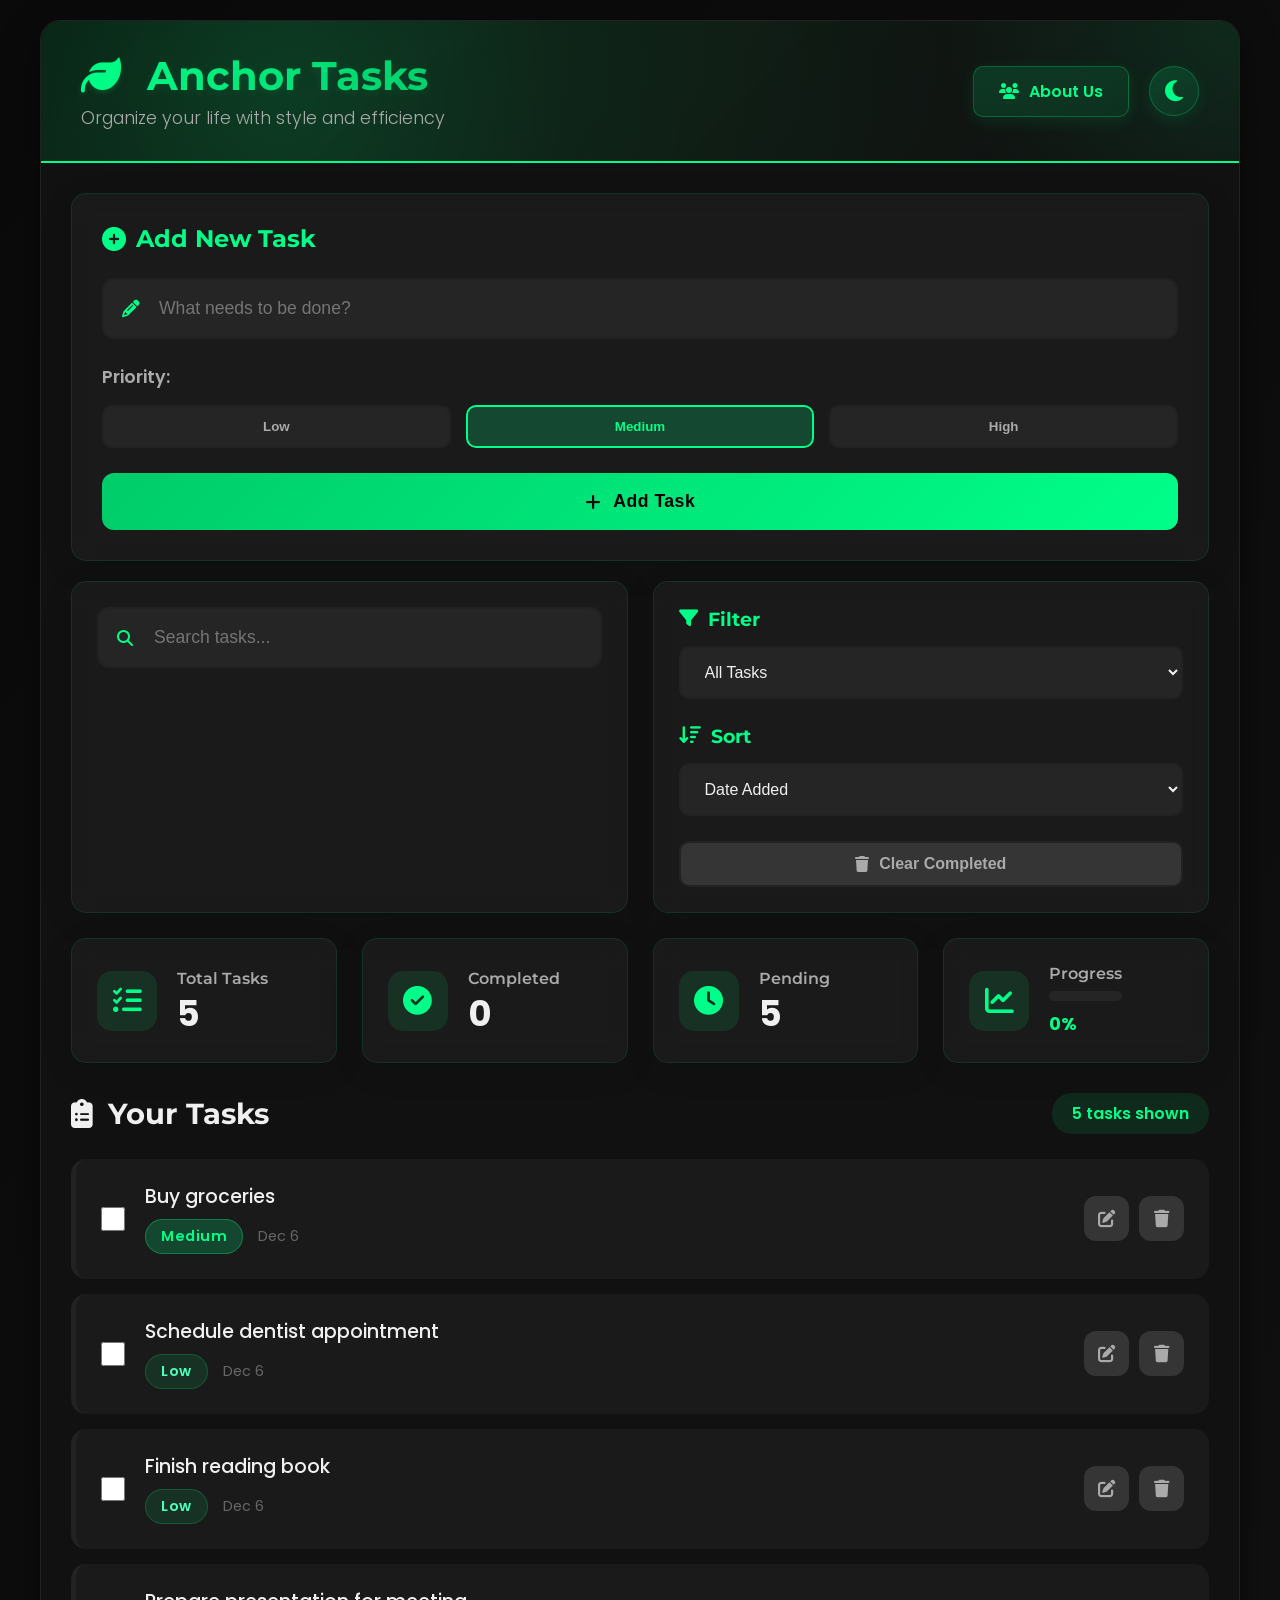
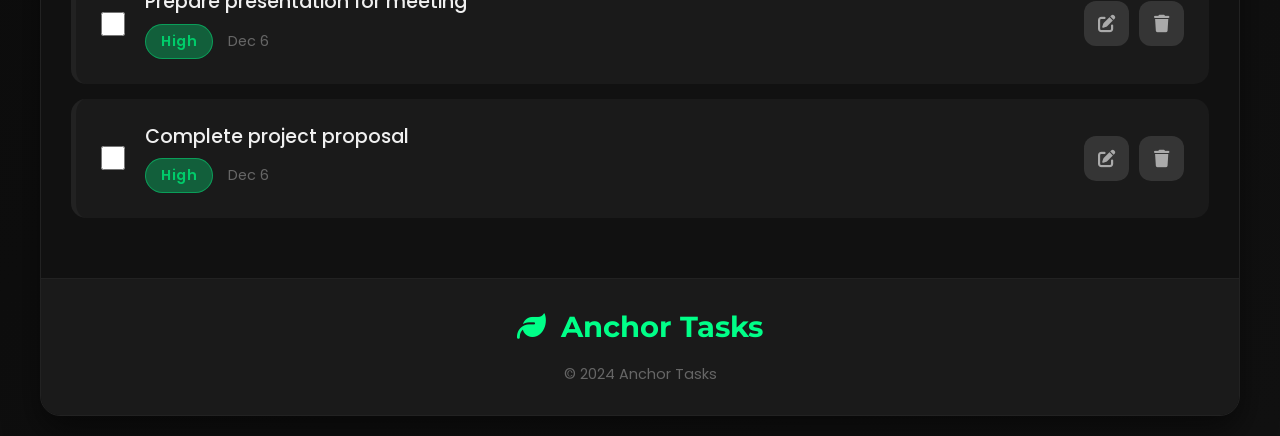
==== frontend/index.html @ ac7ca8f9 "fisrt version" ====
<!DOCTYPE html>
<html lang="en">
<head>
    <meta charset="UTF-8">
    <meta name="viewport" content="width=device-width, initial-scale=1.0">
    <title>Anchor Tasks</title>
    <link rel="icon" href="index.png" type="image/png">
    <link rel="stylesheet" href="style.css">
    <link rel="stylesheet" href="https://cdnjs.cloudflare.com/ajax/libs/font-awesome/6.4.0/css/all.min.css">
    <link href="https://fonts.googleapis.com/css2?family=Montserrat:wght@400;500;600;700&family=Poppins:wght@300;400;500&display=swap" rel="stylesheet">
</head>
<body>
    <div class="container">
        <!-- Header Section -->
        <header class="header">
            <div class="header-content">
                <h1><i class="fas fa-leaf"></i> Anchor Tasks</h1>
                <p class="subtitle">Organize your life with style and efficiency</p>
            </div>
            <div class="header-actions">
                <a href="about.html" class="btn-about" target="_self">
                    <i class="fas fa-users"></i> About Us
                </a>
                <button id="themeToggle" class="theme-toggle">
                    <i class="fas fa-moon"></i>
                </button>
            </div>
        </header>

        <!-- Main Content -->
        <main class="main-content">
            <!-- Task Input Section -->
            <section class="input-section glassmorphism">
                <h2><i class="fas fa-plus-circle"></i> Add New Task</h2>
                <div class="input-group">
                    <div class="input-with-icon">
                        <i class="fas fa-pencil-alt"></i>
                        <input type="text" id="taskInput" placeholder="What needs to be done?">
                    </div>
                    <div class="priority-selector">
                        <label>Priority:</label>
                        <div class="priority-options">
                            <button class="priority-btn" data-priority="low">Low</button>
                            <button class="priority-btn active" data-priority="medium">Medium</button>
                            <button class="priority-btn" data-priority="high">High</button>
                        </div>
                    </div>
                    <button id="addTaskBtn" class="btn-primary">
                        <i class="fas fa-plus"></i> Add Task
                    </button>
                </div>
            </section>

            <!-- Control Section -->
            <section class="control-section">
                <div class="search-container glassmorphism">
                    <div class="search-with-icon">
                        <i class="fas fa-search"></i>
                        <input type="text" id="searchInput" placeholder="Search tasks...">
                    </div>
                </div>
                
                <div class="filter-container glassmorphism">
                    <div class="filter-group">
                        <h3><i class="fas fa-filter"></i> Filter</h3>
                        <select id="filterSelect">
                            <option value="all">All Tasks</option>
                            <option value="active">Active</option>
                            <option value="completed">Completed</option>
                        </select>
                    </div>
                    <div class="filter-group">
                        <h3><i class="fas fa-sort-amount-down"></i> Sort</h3>
                        <select id="sortSelect">
                            <option value="added">Date Added</option>
                            <option value="priority">Priority</option>
                            <option value="name">Task Name</option>
                        </select>
                    </div>
                    <button id="clearCompleted" class="btn-secondary">
                        <i class="fas fa-trash"></i> Clear Completed
                    </button>
                </div>
            </section>

            <!-- Statistics Section -->
            <section class="stats-section">
                <div class="stat-card glassmorphism">
                    <div class="stat-icon">
                        <i class="fas fa-tasks"></i>
                    </div>
                    <div class="stat-info">
                        <h3>Total Tasks</h3>
                        <p id="totalTasks" class="stat-number">0</p>
                    </div>
                </div>
                
                <div class="stat-card glassmorphism">
                    <div class="stat-icon">
                        <i class="fas fa-check-circle"></i>
                    </div>
                    <div class="stat-info">
                        <h3>Completed</h3>
                        <p id="completedTasks" class="stat-number">0</p>
                    </div>
                </div>
                
                <div class="stat-card glassmorphism">
                    <div class="stat-icon">
                        <i class="fas fa-clock"></i>
                    </div>
                    <div class="stat-info">
                        <h3>Pending</h3>
                        <p id="pendingTasks" class="stat-number">0</p>
                    </div>
                </div>
                
                <div class="stat-card glassmorphism">
                    <div class="stat-icon">
                        <i class="fas fa-chart-line"></i>
                    </div>
                    <div class="stat-info">
                        <h3>Progress</h3>
                        <div class="progress-container">
                            <div class="progress-bar">
                                <div id="progressFill" class="progress-fill"></div>
                            </div>
                            <span id="progressPercent" class="progress-text">0%</span>
                        </div>
                    </div>
                </div>
            </section>

            <!-- Task List Section -->
            <section class="task-list-section">
                <div class="section-header">
                    <h2><i class="fas fa-clipboard-list"></i> Your Tasks</h2>
                    <div class="task-count">
                        <span id="visibleTasks">0</span> tasks shown
                    </div>
                </div>
                
                <div id="taskList" class="task-list">
                    <!-- Tasks will be dynamically added here -->
                </div>
                
                <div id="emptyState" class="empty-state glassmorphism">
                    <div class="empty-icon">
                        <i class="fas fa-check-double"></i>
                    </div>
                    <h3>All caught up!</h3>
                    <p>No tasks to display. Add a new task above to get started.</p>
                </div>
            </section>
        </main>

        <!-- Footer -->
        <footer class="footer">
            <div class="footer-content">
                <div class="footer-brand">
                    <i class="fas fa-leaf"></i>
                    <span>Anchor Tasks</span>
                </div>
                <p class="footer-copyright">© 2024 Anchor Tasks</p>
            </div>
        </footer>
    </div>

    <!-- Edit Task Modal -->
    <div id="editModal" class="modal">
        <div class="modal-content glassmorphism">
            <div class="modal-header">
                <h2><i class="fas fa-edit"></i> Edit Task</h2>
                <span class="close-btn">&times;</span>
            </div>
            <div class="modal-body">
                <div class="modal-input-group">
                    <div class="input-with-icon">
                        <i class="fas fa-pencil-alt"></i>
                        <input type="text" id="editTaskInput" placeholder="Edit task...">
                    </div>
                    <div class="priority-selector">
                        <label>Priority:</label>
                        <div class="priority-options">
                            <button class="priority-btn" data-priority="low">Low</button>
                            <button class="priority-btn active" data-priority="medium">Medium</button>
                            <button class="priority-btn" data-priority="high">High</button>
                        </div>
                    </div>
                </div>
                <div class="modal-actions">
                    <button id="cancelEditBtn" class="btn-secondary">Cancel</button>
                    <button id="saveEditBtn" class="btn-primary">Save Changes</button>
                </div>
            </div>
        </div>
    </div>

    <!-- Confirmation Modal -->
    <div id="confirmModal" class="modal">
        <div class="modal-content glassmorphism confirm-modal">
            <div class="modal-body">
                <i class="fas fa-question-circle"></i>
                <h3 id="confirmMessage">Are you sure?</h3>
                <div class="modal-actions">
                    <button id="confirmCancelBtn" class="btn-secondary">Cancel</button>
                    <button id="confirmOkBtn" class="btn-primary">Confirm</button>
                </div>
            </div>
        </div>
    </div>

    <!-- Notification Toast -->
    <div id="notificationToast" class="toast">
        <div class="toast-content">
            <i class="fas fa-check-circle"></i>
            <span id="toastMessage">Task added successfully!</span>
        </div>
    </div>

    <script src="script.js"></script>
</body>
</html>
---- frontend/style.css ----
/* Reset and Base Styles */
* {
    margin: 0;
    padding: 0;
    box-sizing: border-box;
    transition: background-color 0.3s ease, color 0.3s ease, border-color 0.3s ease;
}

:root {
    /* Dark Theme (Default) */
    --bg-primary: #0a0a0a;
    --bg-secondary: #111111;
    --bg-tertiary: rgba(30, 30, 30, 0.7);
    --bg-card: rgba(40, 40, 40, 0.8);
    --text-primary: #f0f0f0;
    --text-secondary: #aaa;
    --text-muted: #666;
    --accent-color: #00ff88;
    --accent-secondary: #00cc6a;
    --border-color: #222;
    --shadow-color: rgba(0, 0, 0, 0.5);
    --glass-bg: rgba(30, 30, 30, 0.7);
    --glass-border: rgba(0, 255, 136, 0.1);
    --button-primary: linear-gradient(135deg, #00cc6a 0%, #00ff88 100%);
    --button-secondary: rgba(60, 60, 60, 0.8);
    --button-secondary-hover: rgba(80, 80, 80, 0.8);
}

[data-theme="light"] {
    /* Light Theme */
    --bg-primary: #f5f7fa;
    --bg-secondary: #ffffff;
    --bg-tertiary: rgba(245, 247, 250, 0.7);
    --bg-card: rgba(255, 255, 255, 0.9);
    --text-primary: #333333;
    --text-secondary: #666666;
    --text-muted: #999999;
    --accent-color: #00994d;
    --accent-secondary: #007a3d;
    --border-color: #e0e0e0;
    --shadow-color: rgba(0, 0, 0, 0.1);
    --glass-bg: rgba(255, 255, 255, 0.7);
    --glass-border: rgba(0, 153, 77, 0.1);
    --button-primary: linear-gradient(135deg, #007a3d 0%, #00994d 100%);
    --button-secondary: rgba(240, 240, 240, 0.8);
    --button-secondary-hover: rgba(230, 230, 230, 0.8);
}

body {
    font-family: 'Poppins', sans-serif;
    background: var(--bg-primary);
    color: var(--text-primary);
    min-height: 100vh;
    padding: 20px;
    background: linear-gradient(135deg, var(--bg-primary) 0%, var(--bg-secondary) 100%);
}

.container {
    max-width: 1200px;
    margin: 0 auto;
    background: var(--bg-secondary);
    border-radius: 20px;
    overflow: hidden;
    box-shadow: 0 15px 35px var(--shadow-color);
    border: 1px solid var(--border-color);
}

/* Glassmorphism Effect */
.glassmorphism {
    background: var(--glass-bg);
    backdrop-filter: blur(10px);
    border-radius: 15px;
    border: 1px solid var(--glass-border);
    box-shadow: 0 8px 32px rgba(0, 0, 0, 0.1);
}

/* Header Styles - UPDATED */
.header {
    padding: 30px 40px;
    background: linear-gradient(135deg, 
        rgba(10, 25, 15, 0.9) 0%, 
        rgba(15, 30, 20, 0.8) 30%, 
        var(--bg-secondary) 100%);
    border-bottom: 2px solid var(--accent-color);
    display: flex;
    justify-content: space-between;
    align-items: center;
    position: relative;
    overflow: hidden;
    backdrop-filter: blur(10px);
}

.header::before {
    content: '';
    position: absolute;
    top: 0;
    left: 0;
    width: 100%;
    height: 100%;
    background: radial-gradient(
        circle at 20% 50%, 
        rgba(0, 255, 136, 0.15) 0%, 
        rgba(0, 255, 136, 0.05) 30%, 
        transparent 70%
    );
    pointer-events: none;
}

.header::after {
    content: '';
    position: absolute;
    top: 0;
    right: 0;
    width: 300px;
    height: 300px;
    background: radial-gradient(
        circle at 100% 0%, 
        rgba(0, 255, 136, 0.1) 0%, 
        transparent 70%
    );
    pointer-events: none;
}

.header-content h1 {
    font-family: 'Montserrat', sans-serif;
    font-size: 2.5rem;
    font-weight: 700;
    background: linear-gradient(90deg, var(--accent-color), var(--accent-secondary));
    -webkit-background-clip: text;
    background-clip: text;
    color: transparent;
    margin-bottom: 5px;
    text-shadow: 0 2px 10px rgba(0, 255, 136, 0.1);
    position: relative;
    z-index: 2;
}

.header-content h1 i {
    margin-right: 15px;
    text-shadow: 0 2px 5px rgba(0, 255, 136, 0.2);
}

.subtitle {
    font-size: 1.1rem;
    color: var(--text-secondary);
    font-weight: 300;
    position: relative;
    z-index: 2;
}

/* Light theme header adjustments */
[data-theme="light"] .header {
    background: linear-gradient(135deg, 
        rgba(230, 255, 240, 0.9) 0%, 
        rgba(220, 250, 235, 0.8) 30%, 
        var(--bg-secondary) 100%);
}

[data-theme="light"] .header::before {
    background: radial-gradient(
        circle at 20% 50%, 
        rgba(0, 153, 77, 0.1) 0%, 
        rgba(0, 153, 77, 0.05) 30%, 
        transparent 70%
    );
}

[data-theme="light"] .header::after {
    background: radial-gradient(
        circle at 100% 0%, 
        rgba(0, 153, 77, 0.08) 0%, 
        transparent 70%
    );
}

/* Header Actions */
.header-actions {
    display: flex;
    align-items: center;
    gap: 20px;
    position: relative;
    z-index: 2;
}

.btn-about {
    background: linear-gradient(135deg, 
        rgba(0, 255, 136, 0.15), 
        rgba(0, 204, 106, 0.1));
    color: var(--accent-color);
    border: 1.5px solid rgba(0, 255, 136, 0.25);
    padding: 12px 25px;
    border-radius: 10px;
    font-size: 1rem;
    font-weight: 600;
    cursor: pointer;
    transition: all 0.3s ease;
    display: flex;
    align-items: center;
    gap: 10px;
    text-decoration: none;
    backdrop-filter: blur(10px);
    box-shadow: 0 4px 15px rgba(0, 255, 136, 0.1);
}

.btn-about:hover {
    background: linear-gradient(135deg, 
        rgba(0, 255, 136, 0.25), 
        rgba(0, 204, 106, 0.2));
    transform: translateY(-2px);
    box-shadow: 0 6px 20px rgba(0, 255, 136, 0.2);
    border-color: rgba(0, 255, 136, 0.4);
}

/* Light theme button adjustments */
[data-theme="light"] .btn-about {
    background: linear-gradient(135deg, 
        rgba(0, 153, 77, 0.1), 
        rgba(0, 122, 61, 0.08));
    border: 1.5px solid rgba(0, 153, 77, 0.2);
    box-shadow: 0 4px 15px rgba(0, 153, 77, 0.05);
}

[data-theme="light"] .btn-about:hover {
    background: linear-gradient(135deg, 
        rgba(0, 153, 77, 0.18), 
        rgba(0, 122, 61, 0.15));
    box-shadow: 0 6px 20px rgba(0, 153, 77, 0.1);
    border-color: rgba(0, 153, 77, 0.3);
}

.theme-toggle {
    width: 50px;
    height: 50px;
    border-radius: 50%;
    background: linear-gradient(135deg, 
        rgba(0, 255, 136, 0.15), 
        rgba(0, 204, 106, 0.1));
    border: 1.5px solid rgba(0, 255, 136, 0.25);
    display: flex;
    align-items: center;
    justify-content: center;
    font-size: 1.5rem;
    color: var(--accent-color);
    cursor: pointer;
    transition: all 0.3s ease;
    backdrop-filter: blur(10px);
    box-shadow: 0 4px 15px rgba(0, 255, 136, 0.1);
}

.theme-toggle:hover {
    background: linear-gradient(135deg, 
        rgba(0, 255, 136, 0.25), 
        rgba(0, 204, 106, 0.2));
    transform: rotate(30deg) scale(1.05);
    box-shadow: 0 6px 20px rgba(0, 255, 136, 0.2);
    border-color: rgba(0, 255, 136, 0.4);
}

/* Light theme toggle adjustments */
[data-theme="light"] .theme-toggle {
    background: linear-gradient(135deg, 
        rgba(0, 153, 77, 0.1), 
        rgba(0, 122, 61, 0.08));
    border: 1.5px solid rgba(0, 153, 77, 0.2);
}

[data-theme="light"] .theme-toggle:hover {
    background: linear-gradient(135deg, 
        rgba(0, 153, 77, 0.18), 
        rgba(0, 122, 61, 0.15));
    border-color: rgba(0, 153, 77, 0.3);
}

/* Input Section */
.input-section {
    padding: 30px;
    margin: 30px;
    margin-bottom: 20px;
    transition: transform 0.3s ease;
}

.input-section:hover {
    transform: translateY(-5px);
}

.input-section h2 {
    font-family: 'Montserrat', sans-serif;
    font-size: 1.5rem;
    margin-bottom: 25px;
    color: var(--accent-color);
    display: flex;
    align-items: center;
    gap: 10px;
}

.input-group {
    display: flex;
    flex-direction: column;
    gap: 25px;
}

.input-with-icon {
    position: relative;
    flex: 1;
}

.input-with-icon i {
    position: absolute;
    left: 20px;
    top: 50%;
    transform: translateY(-50%);
    color: var(--accent-color);
    font-size: 1.1rem;
}

.input-with-icon input {
    width: 100%;
    padding: 18px 20px 18px 55px;
    background: var(--bg-card);
    border: 2px solid var(--border-color);
    border-radius: 12px;
    font-size: 1.1rem;
    color: var(--text-primary);
    transition: all 0.3s ease;
}

.input-with-icon input:focus {
    outline: none;
    border-color: var(--accent-color);
    box-shadow: 0 0 0 3px rgba(0, 255, 136, 0.2);
}

.priority-selector {
    display: flex;
    flex-direction: column;
    gap: 15px;
}

.priority-selector label {
    font-weight: 600;
    color: var(--text-secondary);
    font-size: 1.1rem;
}

.priority-options {
    display: flex;
    gap: 15px;
}

.priority-btn {
    padding: 12px 25px;
    background: var(--bg-card);
    border: 2px solid var(--border-color);
    border-radius: 10px;
    color: var(--text-secondary);
    font-weight: 600;
    cursor: pointer;
    transition: all 0.3s ease;
    flex: 1;
}

.priority-btn:hover {
    background: var(--button-secondary-hover);
    color: var(--text-primary);
}

.priority-btn.active {
    background: rgba(0, 255, 136, 0.15);
    border-color: var(--accent-color);
    color: var(--accent-color);
}

.priority-btn[data-priority="low"].active {
    background: rgba(0, 255, 136, 0.1);
    color: #4dffb8;
}

.priority-btn[data-priority="medium"].active {
    background: rgba(0, 255, 136, 0.2);
    color: var(--accent-color);
}

.priority-btn[data-priority="high"].active {
    background: rgba(0, 255, 136, 0.3);
    color: var(--accent-secondary);
}

.btn-primary {
    background: var(--button-primary);
    color: #000;
    border: none;
    padding: 18px 30px;
    border-radius: 12px;
    font-size: 1.1rem;
    font-weight: 700;
    cursor: pointer;
    transition: all 0.3s ease;
    display: flex;
    align-items: center;
    justify-content: center;
    gap: 12px;
    letter-spacing: 0.5px;
}

.btn-primary:hover {
    transform: translateY(-3px);
    box-shadow: 0 10px 20px rgba(0, 255, 136, 0.3);
}

.btn-primary:active {
    transform: translateY(-1px);
}

.btn-secondary {
    background: var(--button-secondary);
    color: var(--text-secondary);
    border: 2px solid var(--border-color);
    padding: 12px 25px;
    border-radius: 10px;
    font-size: 1rem;
    font-weight: 600;
    cursor: pointer;
    transition: all 0.3s ease;
    display: flex;
    align-items: center;
    justify-content: center;
    gap: 10px;
}

.btn-secondary:hover {
    background: var(--button-secondary-hover);
    color: var(--text-primary);
    border-color: #555;
}

/* Control Section */
.control-section {
    padding: 0 30px;
    display: grid;
    grid-template-columns: 1fr 1fr;
    gap: 25px;
    margin-bottom: 25px;
}

.search-container, .filter-container {
    padding: 25px;
}

.search-with-icon {
    position: relative;
}

.search-with-icon i {
    position: absolute;
    left: 20px;
    top: 50%;
    transform: translateY(-50%);
    color: var(--accent-color);
}

.search-with-icon input {
    width: 100%;
    padding: 18px 20px 18px 55px;
    background: var(--bg-card);
    border: 2px solid var(--border-color);
    border-radius: 12px;
    font-size: 1.1rem;
    color: var(--text-primary);
    transition: all 0.3s ease;
}

.search-with-icon input:focus {
    outline: none;
    border-color: var(--accent-color);
    box-shadow: 0 0 0 3px rgba(0, 255, 136, 0.2);
}

.filter-container {
    display: flex;
    flex-direction: column;
    gap: 25px;
}

.filter-group h3 {
    font-family: 'Montserrat', sans-serif;
    font-size: 1.2rem;
    margin-bottom: 15px;
    color: var(--accent-color);
    display: flex;
    align-items: center;
    gap: 10px;
}

.filter-group select {
    width: 100%;
    padding: 15px 20px;
    background: var(--bg-card);
    border: 2px solid var(--border-color);
    border-radius: 10px;
    font-size: 1rem;
    color: var(--text-primary);
    cursor: pointer;
    transition: all 0.3s ease;
}

.filter-group select:focus {
    outline: none;
    border-color: var(--accent-color);
}

/* Statistics Section */
.stats-section {
    padding: 0 30px;
    display: grid;
    grid-template-columns: repeat(auto-fit, minmax(240px, 1fr));
    gap: 25px;
    margin-bottom: 30px;
}

.stat-card {
    padding: 25px;
    display: flex;
    align-items: center;
    gap: 20px;
    transition: transform 0.3s ease;
}

.stat-card:hover {
    transform: translateY(-5px);
}

.stat-icon {
    width: 60px;
    height: 60px;
    border-radius: 15px;
    background: rgba(0, 255, 136, 0.1);
    display: flex;
    align-items: center;
    justify-content: center;
    font-size: 1.8rem;
    color: var(--accent-color);
    flex-shrink: 0;
}

.stat-info h3 {
    font-family: 'Montserrat', sans-serif;
    font-size: 1rem;
    color: var(--text-secondary);
    margin-bottom: 8px;
    font-weight: 600;
}

.stat-number {
    font-size: 2.2rem;
    font-weight: 700;
    color: var(--text-primary);
    line-height: 1;
}

.progress-container {
    width: 100%;
}

.progress-bar {
    width: 100%;
    height: 10px;
    background: var(--bg-card);
    border-radius: 5px;
    margin-bottom: 10px;
    overflow: hidden;
}

.progress-fill {
    height: 100%;
    background: linear-gradient(90deg, var(--accent-secondary), var(--accent-color));
    width: 0%;
    border-radius: 5px;
    transition: width 1s cubic-bezier(0.34, 1.56, 0.64, 1);
}

.progress-text {
    font-size: 1.1rem;
    font-weight: 700;
    color: var(--accent-color);
}

/* Task List Section */
.task-list-section {
    padding: 30px;
    padding-top: 0;
}

.section-header {
    display: flex;
    justify-content: space-between;
    align-items: center;
    margin-bottom: 25px;
}

.section-header h2 {
    font-family: 'Montserrat', sans-serif;
    font-size: 1.8rem;
    color: var(--text-primary);
    display: flex;
    align-items: center;
    gap: 15px;
}

.task-count {
    background: rgba(0, 255, 136, 0.1);
    padding: 8px 20px;
    border-radius: 20px;
    color: var(--accent-color);
    font-weight: 600;
    font-size: 1rem;
}

.task-list {
    display: flex;
    flex-direction: column;
    gap: 15px;
}

.task-item {
    padding: 25px;
    display: flex;
    align-items: center;
    gap: 20px;
    background: var(--bg-tertiary);
    border-radius: 15px;
    border-left: 5px solid var(--border-color);
    transition: all 0.3s ease;
    position: relative;
    overflow: hidden;
}

.task-item:hover {
    background: var(--bg-card);
    transform: translateX(5px);
}

.task-item.completed {
    opacity: 0.8;
    border-left-color: var(--accent-color);
}

.task-item.completed::before {
    content: '';
    position: absolute;
    top: 0;
    left: 0;
    width: 100%;
    height: 100%;
    background: rgba(0, 255, 136, 0.05);
}

.task-checkbox {
    width: 24px;
    height: 24px;
    cursor: pointer;
    accent-color: var(--accent-color);
    flex-shrink: 0;
}

.task-content {
    flex: 1;
    display: flex;
    flex-direction: column;
    gap: 8px;
}

.task-text {
    font-size: 1.2rem;
    font-weight: 500;
    color: var(--text-primary);
    line-height: 1.4;
}

.task-item.completed .task-text {
    text-decoration: line-through;
    color: var(--text-secondary);
}

.task-meta {
    display: flex;
    align-items: center;
    gap: 15px;
}

.task-priority {
    padding: 6px 15px;
    border-radius: 20px;
    font-size: 0.9rem;
    font-weight: 600;
    letter-spacing: 0.5px;
}

.priority-low {
    background: rgba(0, 255, 136, 0.1);
    color: #4dffb8;
    border: 1px solid rgba(0, 255, 136, 0.2);
}

.priority-medium {
    background: rgba(0, 255, 136, 0.2);
    color: var(--accent-color);
    border: 1px solid rgba(0, 255, 136, 0.3);
}

.priority-high {
    background: rgba(0, 255, 136, 0.3);
    color: var(--accent-secondary);
    border: 1px solid rgba(0, 255, 136, 0.4);
}

.task-date {
    font-size: 0.9rem;
    color: var(--text-muted);
}

.task-actions {
    display: flex;
    gap: 10px;
}

.btn-icon {
    width: 45px;
    height: 45px;
    border-radius: 12px;
    border: none;
    background: var(--button-secondary);
    color: var(--text-secondary);
    cursor: pointer;
    display: flex;
    align-items: center;
    justify-content: center;
    font-size: 1.1rem;
    transition: all 0.3s ease;
}

.btn-icon:hover {
    background: var(--button-secondary-hover);
    color: var(--text-primary);
    transform: translateY(-3px);
}

.edit-btn:hover {
    color: var(--accent-color);
}

.delete-btn:hover {
    color: #ff4444;
}

.empty-state {
    padding: 60px 30px;
    text-align: center;
    margin-top: 30px;
}

.empty-icon {
    font-size: 4rem;
    color: rgba(0, 255, 136, 0.3);
    margin-bottom: 25px;
}

.empty-state h3 {
    font-family: 'Montserrat', sans-serif;
    font-size: 1.8rem;
    color: var(--text-primary);
    margin-bottom: 15px;
}

.empty-state p {
    color: var(--text-secondary);
    font-size: 1.1rem;
    max-width: 400px;
    margin: 0 auto;
    line-height: 1.6;
}

/* About Page Styles */
.about-section {
    padding: 30px;
    margin: 30px;
}

.about-section h2 {
    font-family: 'Montserrat', sans-serif;
    font-size: 2rem;
    color: var(--accent-color);
    margin-bottom: 20px;
    display: flex;
    align-items: center;
    gap: 15px;
}

.about-description {
    font-size: 1.1rem;
    line-height: 1.6;
    color: var(--text-secondary);
    margin-bottom: 40px;
    max-width: 800px;
}

.developers-grid {
    display: grid;
    grid-template-columns: repeat(auto-fit, minmax(300px, 1fr));
    gap: 30px;
    margin-bottom: 40px;
}

.developer-card {
    background: var(--bg-tertiary);
    border-radius: 15px;
    padding: 25px;
    border: 1px solid var(--glass-border);
    transition: all 0.3s ease;
    display: flex;
    flex-direction: column;
    align-items: center;
    text-align: center;
     position: relative; /* ✅ ensure stacking context */
    overflow: hidden; /* ✅ prevent overflow artifacts */
}

.developer-card:hover {
    transform: translateY(-10px);
    border-color: var(--accent-color);
    box-shadow: 0 15px 30px var(--shadow-color);
    z-index: 10; 
}

.developer-avatar {
    width: 100px;
    height: 100px;
    border-radius: 50%;
    background: linear-gradient(135deg, rgba(0, 255, 136, 0.1), rgba(0, 204, 106, 0.2));
    display: flex;
    align-items: center;
    justify-content: center;
    font-size: 2.5rem;
    color: var(--accent-color);
    margin-bottom: 20px;
    border: 3px solid rgba(0, 255, 136, 0.3);
}

.developer-info h3 {
    font-family: 'Montserrat', sans-serif;
    font-size: 1.5rem;
    border: 1px solid var(--glass-border);
    color: var(--text-primary);
    margin-bottom: 8px;
}

.developer-role {
    color: var(--accent-color);
    font-weight: 600;
    font-size: 1rem;
    margin-bottom: 15px;
    padding: 6px 15px;
    background: rgba(0, 255, 136, 0.1);
    border-radius: 20px;
    display: inline-block;
}

.developer-bio {
    color: var(--text-secondary);
    font-size: 0.95rem;
    line-height: 1.6;
    margin-bottom: 20px;
}

.developer-skills {
    display: flex;
    flex-wrap: wrap;
    justify-content: center;
    gap: 10px;
    margin-bottom: 20px;
}

.skill-tag {
    background: rgba(0, 255, 136, 0.1);
    color: #4dffb8;
    padding: 5px 12px;
    border-radius: 15px;
    font-size: 0.85rem;
    font-weight: 500;
    border: 1px solid rgba(0, 255, 136, 0.2);
}

/* Project Info */
.project-info {
    margin-top: 40px;
    padding-top: 30px;
    border-top: 1px solid var(--glass-border);
}

.project-info h3 {
    font-family: 'Montserrat', sans-serif;
    font-size: 1.5rem;
    color: var(--text-primary);
    margin-bottom: 20px;
    display: flex;
    align-items: center;
    gap: 10px;
}

.project-info p {
    color: var(--text-secondary);
    line-height: 1.6;
    margin-bottom: 25px;
    font-size: 1.05rem;
}

.features-list {
    list-style: none;
    margin-bottom: 25px;
    padding-left: 0;
}

.features-list li {
    color: var(--text-secondary);
    margin-bottom: 10px;
    padding-left: 25px;
    position: relative;
}

.features-list li:before {
    content: '✓';
    position: absolute;
    left: 0;
    color: var(--accent-color);
    font-weight: bold;
}

.tech-stack {
    display: flex;
    flex-wrap: wrap;
    gap: 15px;
}

.tech-tag {
    background: rgba(0, 255, 136, 0.15);
    color: var(--accent-color);
    padding: 8px 18px;
    border-radius: 20px;
    font-weight: 600;
    border: 1px solid rgba(0, 255, 136, 0.3);
    font-size: 0.9rem;
}

/* Footer */
.footer {
    padding: 30px;
    background: var(--bg-tertiary);
    border-top: 1px solid var(--border-color);
    margin-top: 30px;
}

.footer-content {
    display: flex;
    flex-direction: column;
    align-items: center;
    gap: 20px;
}

.footer-brand {
    display: flex;
    align-items: center;
    gap: 15px;
    font-family: 'Montserrat', sans-serif;
    font-size: 1.8rem;
    font-weight: 700;
    color: var(--accent-color);
}

.footer-copyright {
    color: var(--text-muted);
    font-size: 0.9rem;
    text-align: center;
}

/* Modal Styles */
.modal {
    display: none;
    position: fixed;
    top: 0;
    left: 0;
    width: 100%;
    height: 100%;
    background: rgba(0, 0, 0, 0.8);
    z-index: 1000;
    justify-content: center;
    align-items: center;
    backdrop-filter: blur(5px);
}

.modal-content {
    width: 90%;
    max-width: 500px;
    animation: modalAppear 0.3s ease-out;
}

@keyframes modalAppear {
    from {
        opacity: 0;
        transform: translateY(-50px) scale(0.9);
    }
    to {
        opacity: 1;
        transform: translateY(0) scale(1);
    }
}

.modal-header {
    padding: 25px 30px;
    border-bottom: 1px solid var(--glass-border);
    display: flex;
    justify-content: space-between;
    align-items: center;
}

.modal-header h2 {
    font-family: 'Montserrat', sans-serif;
    font-size: 1.8rem;
    color: var(--accent-color);
    display: flex;
    align-items: center;
    gap: 15px;
}

.close-btn {
    font-size: 2rem;
    color: var(--text-secondary);
    cursor: pointer;
    transition: color 0.3s ease;
    line-height: 1;
}

.close-btn:hover {
    color: var(--text-primary);
}

.modal-body {
    padding: 30px;
}

.modal-input-group {
    display: flex;
    flex-direction: column;
    gap: 25px;
    margin-bottom: 30px;
}

.modal-actions {
    display: flex;
    gap: 15px;
    justify-content: flex-end;
}

.confirm-modal {
    max-width: 400px;
    text-align: center;
}

.confirm-modal i {
    font-size: 4rem;
    color: var(--accent-color);
    margin-bottom: 25px;
}

.confirm-modal h3 {
    font-family: 'Montserrat', sans-serif;
    font-size: 1.5rem;
    margin-bottom: 30px;
    color: var(--text-primary);
}

/* Toast Notification */
.toast {
    position: fixed;
    bottom: 30px;
    right: 30px;
    background: var(--bg-tertiary);
    padding: 20px 25px;
    border-radius: 12px;
    border-left: 5px solid var(--accent-color);
    display: flex;
    align-items: center;
    gap: 15px;
    z-index: 1001;
    transform: translateX(150%);
    transition: transform 0.5s cubic-bezier(0.34, 1.56, 0.64, 1);
    max-width: 350px;
}

.toast.show {
    transform: translateX(0);
}

.toast-content {
    display: flex;
    align-items: center;
    gap: 15px;
}

.toast-content i {
    font-size: 1.5rem;
    color: var(--accent-color);
}

.toast-content span {
    font-weight: 600;
    color: var(--text-primary);
}

/* Responsive Design */
@media (max-width: 992px) {
    .control-section {
        grid-template-columns: 1fr;
    }
    
    .stats-section {
        grid-template-columns: repeat(2, 1fr);
    }
    
    .developers-grid {
        grid-template-columns: repeat(2, 1fr);
    }
}

@media (max-width: 768px) {
    .header {
        flex-direction: column;
        gap: 25px;
        text-align: center;
    }
    
    .header-content h1 {
        font-size: 2rem;
    }
    
    .header-actions {
        flex-direction: column;
        gap: 15px;
        width: 100%;
    }
    
    .btn-about {
        width: 100%;
        justify-content: center;
    }
    
    .stats-section {
        grid-template-columns: 1fr;
    }
    
    .priority-options {
        flex-direction: column;
    }
    
    .modal-actions {
        flex-direction: column;
    }
    
    .developers-grid {
        grid-template-columns: 1fr;
        
    }
}

@media (max-width: 480px) {
    .container {
        border-radius: 15px;
    }
    
    .header, .input-section, .control-section, .task-list-section, 
    .footer, .about-section, .stats-section {
        padding: 20px;
    }
    
    .task-item {
        flex-direction: column;
        align-items: flex-start;
        gap: 15px;
    }
    
    .task-actions {
        align-self: flex-end;
    }
}
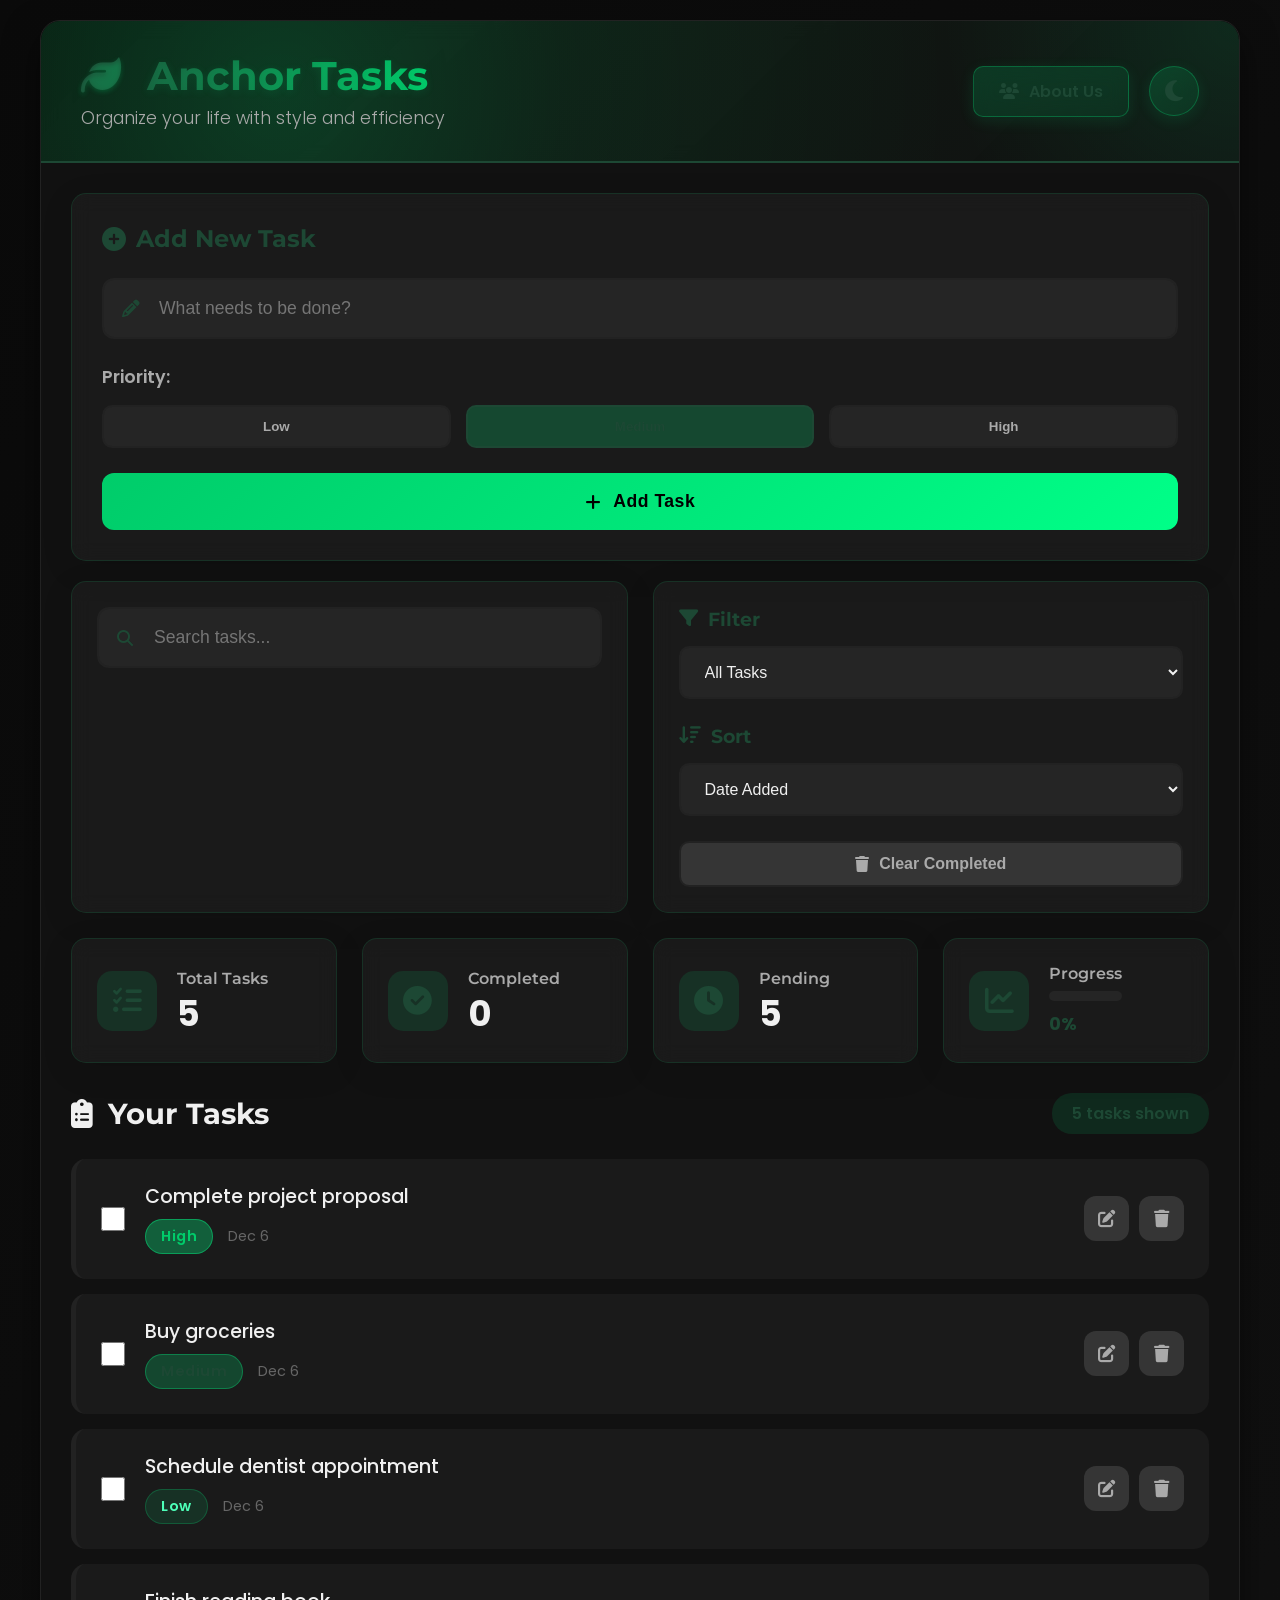
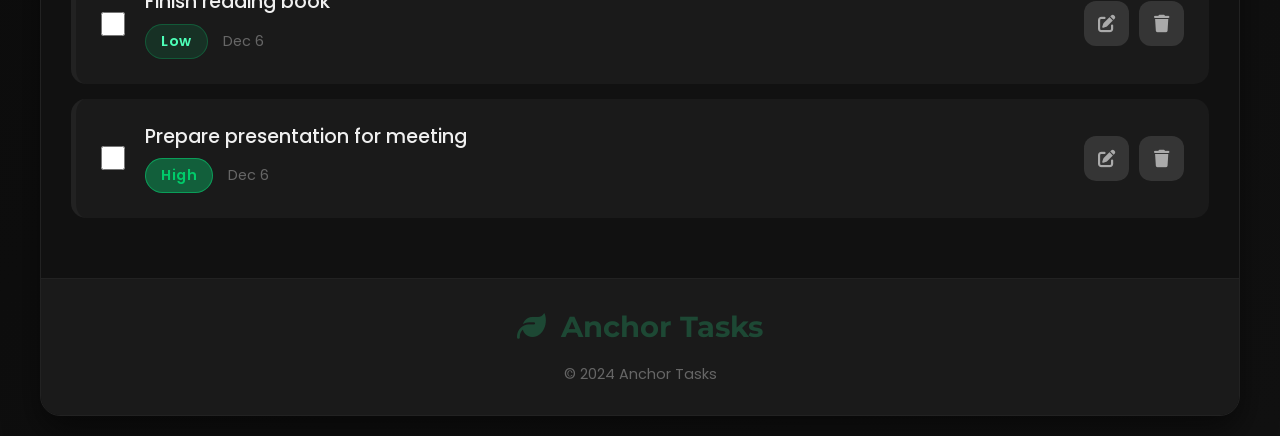
==== commit 7dfa043f: "i add nothing" ====
--- a/frontend/index.html
+++ b/frontend/index.html
@@ -11,7 +11,7 @@
 </head>
 <body>
     <div class="container">
-        <!-- Header Section -->
+        <!-- Header Section  haha i did some edit  -->
         <header class="header">
             <div class="header-content">
                 <h1><i class="fas fa-leaf"></i> Anchor Tasks</h1>
--- a/frontend/style.css
+++ b/frontend/style.css
@@ -15,7 +15,7 @@
     --text-primary: #f0f0f0;
     --text-secondary: #aaa;
     --text-muted: #666;
-    --accent-color: #00ff88;
+    --accent-color: #1d4834;
     --accent-secondary: #00cc6a;
     --border-color: #222;
     --shadow-color: rgba(0, 0, 0, 0.5);
